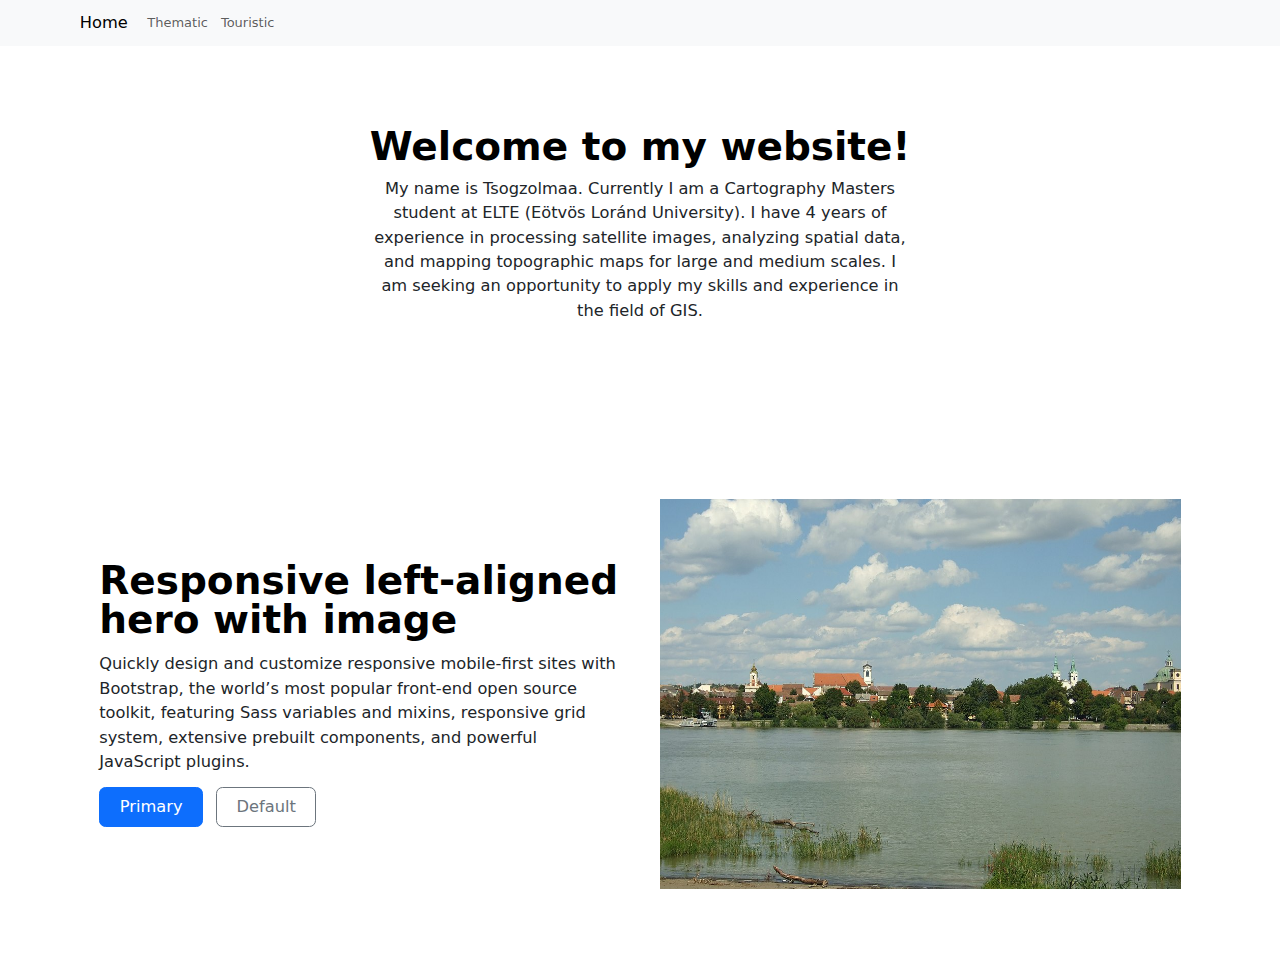
==== index.html @ 0b1c3793 "Initial commit" ====
<!doctype html>
<html>

<head>
    <title>Tsogzolmaa's GIS Course Work Home 2023</title>
    <meta charset="utf-8">
    <meta name="viewport" content="initial-scale=1.0, user-scalable=no, width=device-width" />
    <link href="https://cdn.jsdelivr.net/npm/bootstrap@5.3.3/dist/css/bootstrap.min.css" rel="stylesheet" integrity="sha384-QWTKZyjpPEjISv5WaRU9OFeRpok6YctnYmDr5pNlyT2bRjXh0JMhjY6hW+ALEwIH" crossorigin="anonymous">
    <script src="https://cdn.jsdelivr.net/npm/bootstrap@5.3.3/dist/js/bootstrap.bundle.min.js" integrity="sha384-YvpcrYf0tY3lHB60NNkmXc5s9fDVZLESaAA55NDzOxhy9GkcIdslK1eN7N6jIeHz" crossorigin="anonymous"></script>
    <style>
        html, body {
            height: 100%;
            padding: 0;
            margin: 0;
            font-family: system-ui, -apple-system, "Segoe UI", Roboto, "Helvetica Neue", "Noto Sans", "Liberation Sans", Arial, sans-serif, "Apple Color Emoji", "Segoe UI Emoji", "Segoe UI Symbol", "Noto Color Emoji";
            font-size: small;
        }
    </style>
    <nav class="navbar navbar-expand-lg bg-body-tertiary">
        <div class="container">
          <a class="navbar-brand" href="./index.html">Home</a>
          <button class="navbar-toggler" type="button" data-bs-toggle="collapse" data-bs-target="#navbarSupportedContent" aria-controls="navbarSupportedContent" aria-expanded="false" aria-label="Toggle navigation">
            <span class="navbar-toggler-icon"></span>
          </button>
          <div class="collapse navbar-collapse" id="navbarSupportedContent">
            <ul class="navbar-nav me-auto mb-2 mb-lg-0">
              <li class="nav-item">
                <a class="nav-link" href="./thematic.html">Thematic</a>
              </li>
              <li class="nav-item">
                <a class="nav-link" href="./touristic.html">Touristic</a>
              </li>
            </ul>
          </div>
        </div>
    </nav>
</head>    
<body>
    <div class="container">
        <div class="px-4 py-5 my-5 text-center">
            <h1 class="display-5 fw-bold text-body-emphasis">Welcome to my website!</h1>
            <div class="col-lg-6 mx-auto">
                <p class="lead mb-4">My name is Tsogzolmaa. Currently I am a Cartography Masters student at
                    ELTE (Eötvös Loránd University). I have 4 years of experience in
                    processing satellite images, analyzing
                    spatial data, and mapping topographic maps for large and medium
                    scales. I am seeking an
                    opportunity to apply my skills and
                    experience in the field of GIS.</p>
              <!-- <div class="d-grid gap-2 d-sm-flex justify-content-sm-center">
                <button type="button" class="btn btn-primary btn-lg px-4 gap-3">Thematic</button>
                <button type="button" class="btn btn-outline-secondary btn-lg px-4">Touristic</button>
              </div> -->
            </div>
        </div>
    


        <div class="container col-xxl-8 px-4 py-5">
            <div class="row flex-lg-row-reverse align-items-center g-5 py-5">
              <div class="col-10 col-sm-8 col-lg-6">
                <img src="front_vac3.jpg" class="d-block mx-lg-auto img-fluid" alt="Front of Vac town" width="700" height="500" loading="lazy">
              </div>
              <div class="col-lg-6">
                <h1 class="display-5 fw-bold text-body-emphasis lh-1 mb-3">Responsive left-aligned hero with image</h1>
                <p class="lead">Quickly design and customize responsive mobile-first sites with Bootstrap,
                    the world’s most popular front-end open source toolkit, featuring Sass variables
                    and mixins, responsive grid system, extensive prebuilt components, and powerful JavaScript plugins.</p>
                <div class="d-grid gap-2 d-md-flex justify-content-md-start">
                  <button type="button" class="btn btn-primary btn-lg px-4 me-md-2">Primary</button>
                  <button type="button" class="btn btn-outline-secondary btn-lg px-4">Default</button>
                </div>
              </div>
            </div>
        </div>



    </div>






</body>
</html>
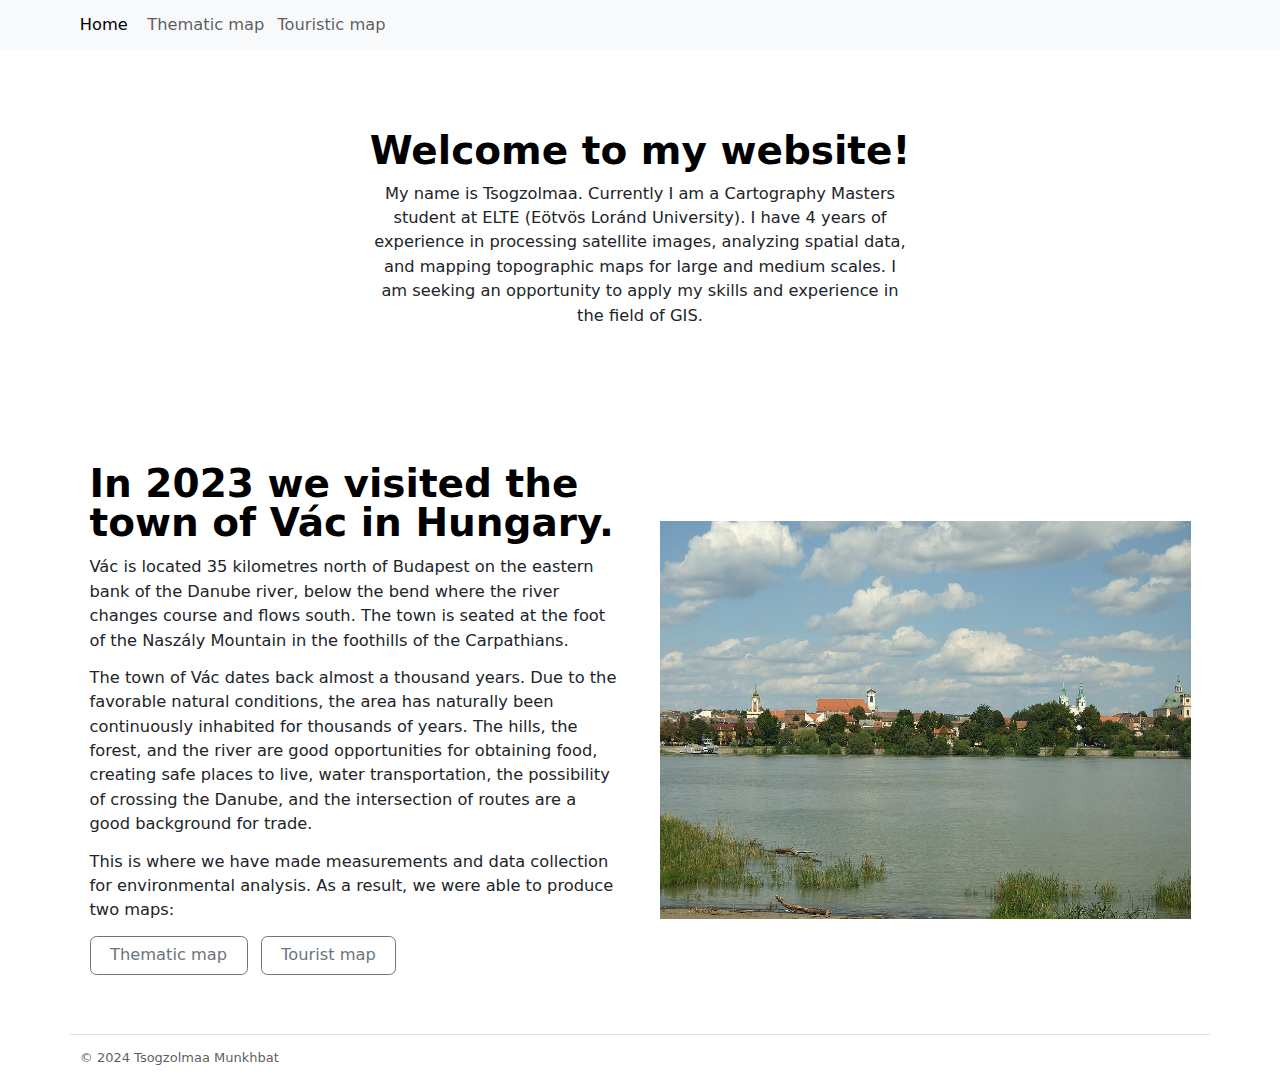
==== commit f8c9c4ea: "website finish" ====
--- a/index.html
+++ b/index.html
@@ -23,13 +23,13 @@
             <span class="navbar-toggler-icon"></span>
           </button>
           <div class="collapse navbar-collapse" id="navbarSupportedContent">
-            <ul class="navbar-nav me-auto mb-2 mb-lg-0">
-              <li class="nav-item">
-                <a class="nav-link" href="./thematic.html">Thematic</a>
-              </li>
-              <li class="nav-item">
-                <a class="nav-link" href="./touristic.html">Touristic</a>
-              </li>
+            <ul class="navbar-nav lead me-auto mb-2 mb-lg-0">
+                <li class="nav-item">
+                    <a class="nav-link" href="./thematic.html">Thematic map</a>
+                </li>
+                <li class="nav-item">
+                    <a class="nav-link" href="./touristic.html">Touristic map</a>
+                </li>
             </ul>
           </div>
         </div>
@@ -56,19 +56,32 @@
     
 
 
-        <div class="container col-xxl-8 px-4 py-5">
+        <div class="container">
             <div class="row flex-lg-row-reverse align-items-center g-5 py-5">
               <div class="col-10 col-sm-8 col-lg-6">
                 <img src="front_vac3.jpg" class="d-block mx-lg-auto img-fluid" alt="Front of Vac town" width="700" height="500" loading="lazy">
               </div>
               <div class="col-lg-6">
-                <h1 class="display-5 fw-bold text-body-emphasis lh-1 mb-3">Responsive left-aligned hero with image</h1>
-                <p class="lead">Quickly design and customize responsive mobile-first sites with Bootstrap,
-                    the world’s most popular front-end open source toolkit, featuring Sass variables
-                    and mixins, responsive grid system, extensive prebuilt components, and powerful JavaScript plugins.</p>
+                <h1 class="display-5 fw-bold text-body-emphasis lh-1 mb-3">In 2023 we visited the town of Vác in Hungary.</h1>
+                <p class="lead">Vác is located 35 kilometres north of Budapest on the eastern bank of the Danube river,
+                    below the bend where the river changes course and flows south. The town is seated at the foot of the
+                    Naszály Mountain in the foothills of the Carpathians.
+                </p>
+                <p class="lead">
+                    The town of Vác dates back almost a thousand years. Due to the favorable natural conditions,
+                    the area has naturally been continuously inhabited for thousands of years.
+                    The hills, the forest, and the river are good opportunities for obtaining food,
+                    creating safe places to live, water transportation, the possibility of crossing the Danube,
+                    and the intersection of routes are a good background for trade.
+                </p>
+
+                <p class="lead">
+                    This is where we have made measurements and data collection for environmental analysis. As a result,
+                    we were able to produce two maps:
+                </p>
                 <div class="d-grid gap-2 d-md-flex justify-content-md-start">
-                  <button type="button" class="btn btn-primary btn-lg px-4 me-md-2">Primary</button>
-                  <button type="button" class="btn btn-outline-secondary btn-lg px-4">Default</button>
+                    <a class="btn btn-outline-secondary btn-lg px-4 me-md-2" href="./thematic.html">Thematic map</a>
+                    <a class="btn btn-outline-secondary btn-lg px-4" href="./touristic.html">Tourist map</a>
                 </div>
               </div>
             </div>
@@ -84,4 +97,11 @@
 
 
 </body>
+
+<footer class="container d-flex flex-wrap justify-content-between align-items-center py-3 my-4 border-top">
+    <div class="col-md-4 d-flex align-items-center">
+        <span class="mb-3 mb-md-0 text-body-secondary">© 2024 Tsogzolmaa Munkhbat</span>
+    </div>
+</footer>
+
 </html> 